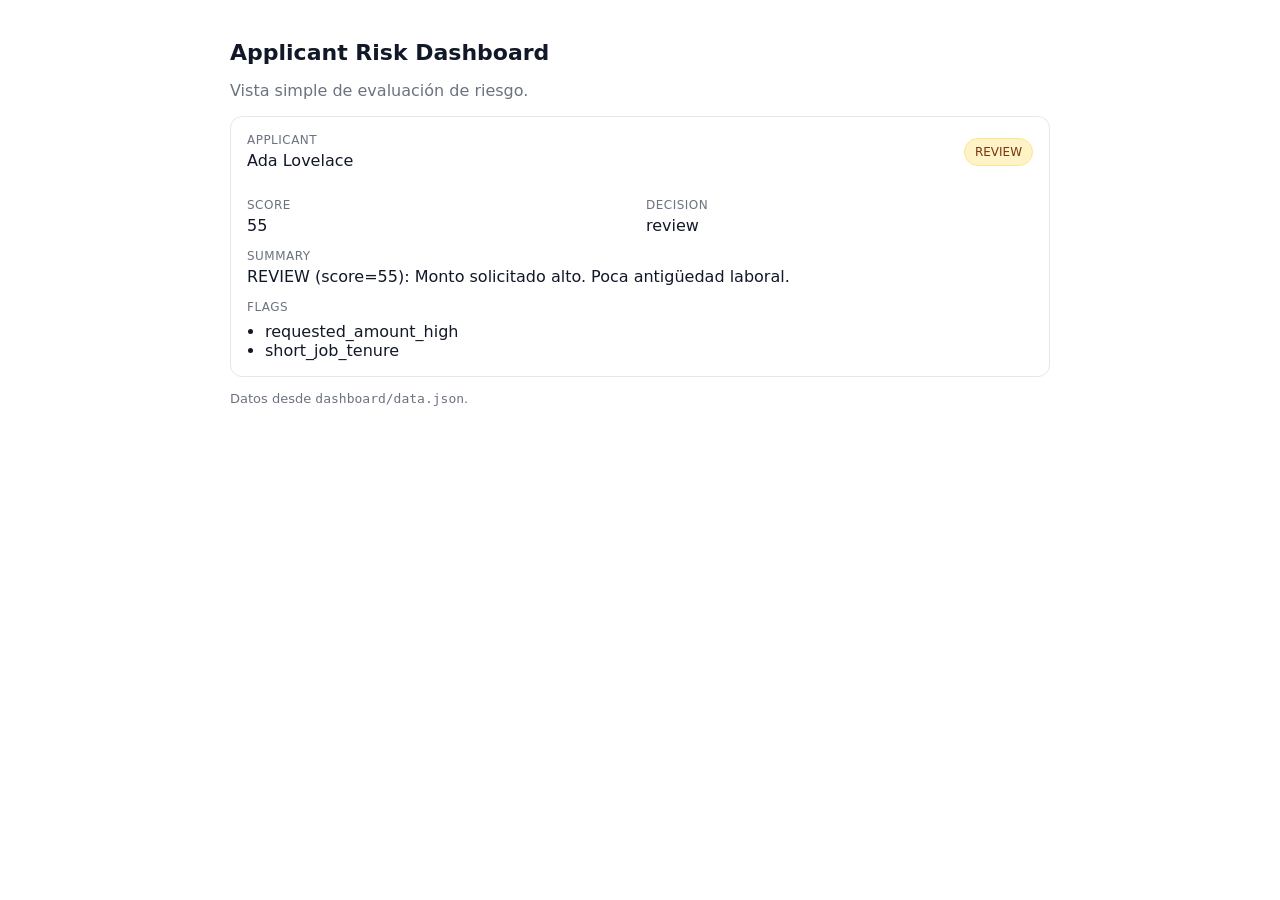
==== index.html @ ee118113 "prepare vercel homepage" ====
<!doctype html>
<html lang="es">
  <head>
    <meta charset="UTF-8" />
    <meta name="viewport" content="width=device-width, initial-scale=1.0" />
    <title>Risk Dashboard</title>
    <meta http-equiv="refresh" content="0; url=/dashboard/" />
    <link rel="canonical" href="/dashboard/" />
  </head>
  <body>
    <noscript>
      Ir al dashboard: <a href="/dashboard/">/dashboard/</a>
    </noscript>
    <script>
      window.location.replace("/dashboard/");
    </script>
  </body>
</html>
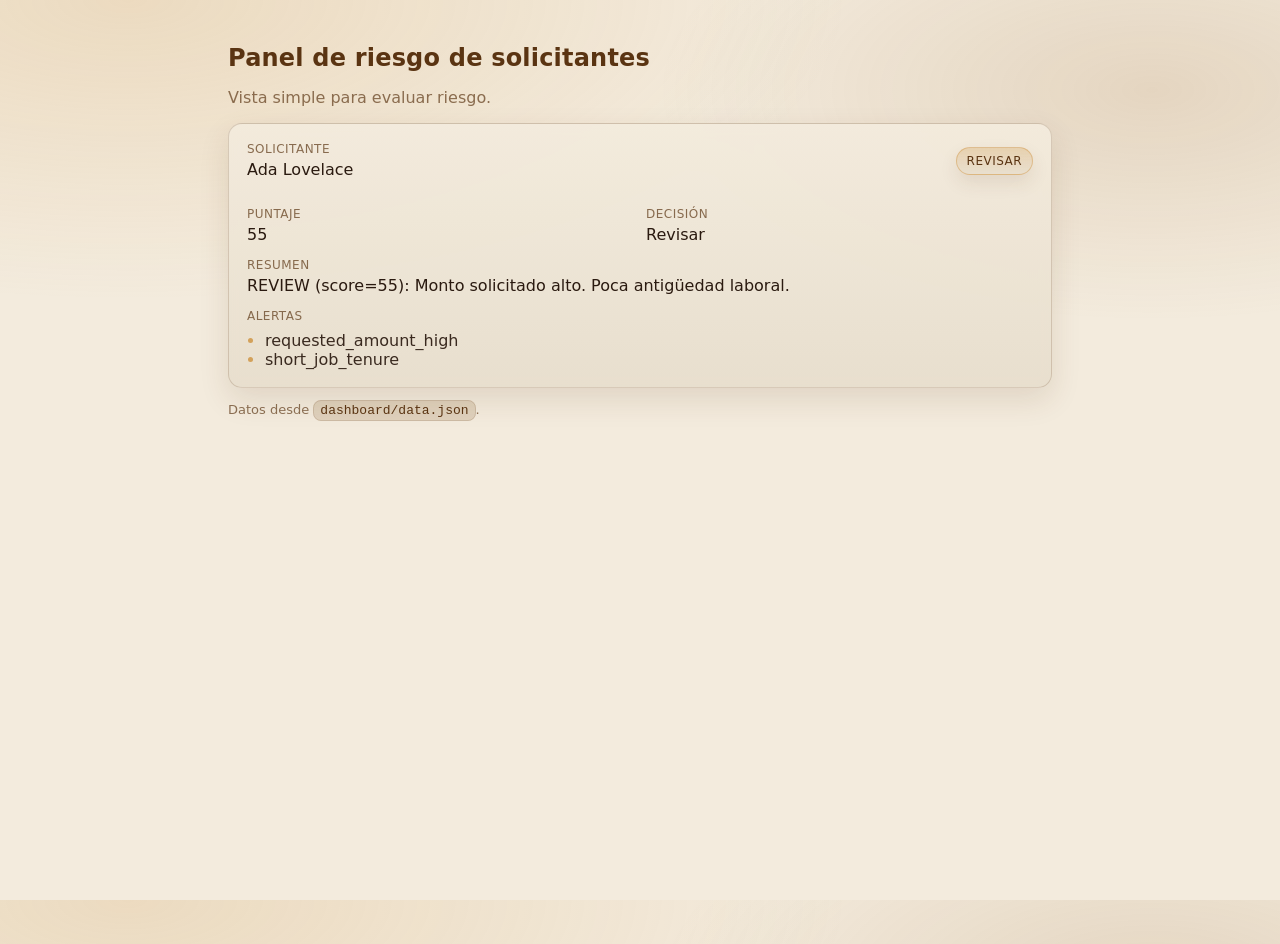
==== commit 697250e9: "dashboard" ====
--- a/index.html
+++ b/index.html
@@ -3,13 +3,13 @@
   <head>
     <meta charset="UTF-8" />
     <meta name="viewport" content="width=device-width, initial-scale=1.0" />
-    <title>Risk Dashboard</title>
+    <title>Panel de riesgo</title>
     <meta http-equiv="refresh" content="0; url=/dashboard/" />
     <link rel="canonical" href="/dashboard/" />
   </head>
   <body>
     <noscript>
-      Ir al dashboard: <a href="/dashboard/">/dashboard/</a>
+      Ir al panel: <a href="/dashboard/">/dashboard/</a>
     </noscript>
     <script>
       window.location.replace("/dashboard/");
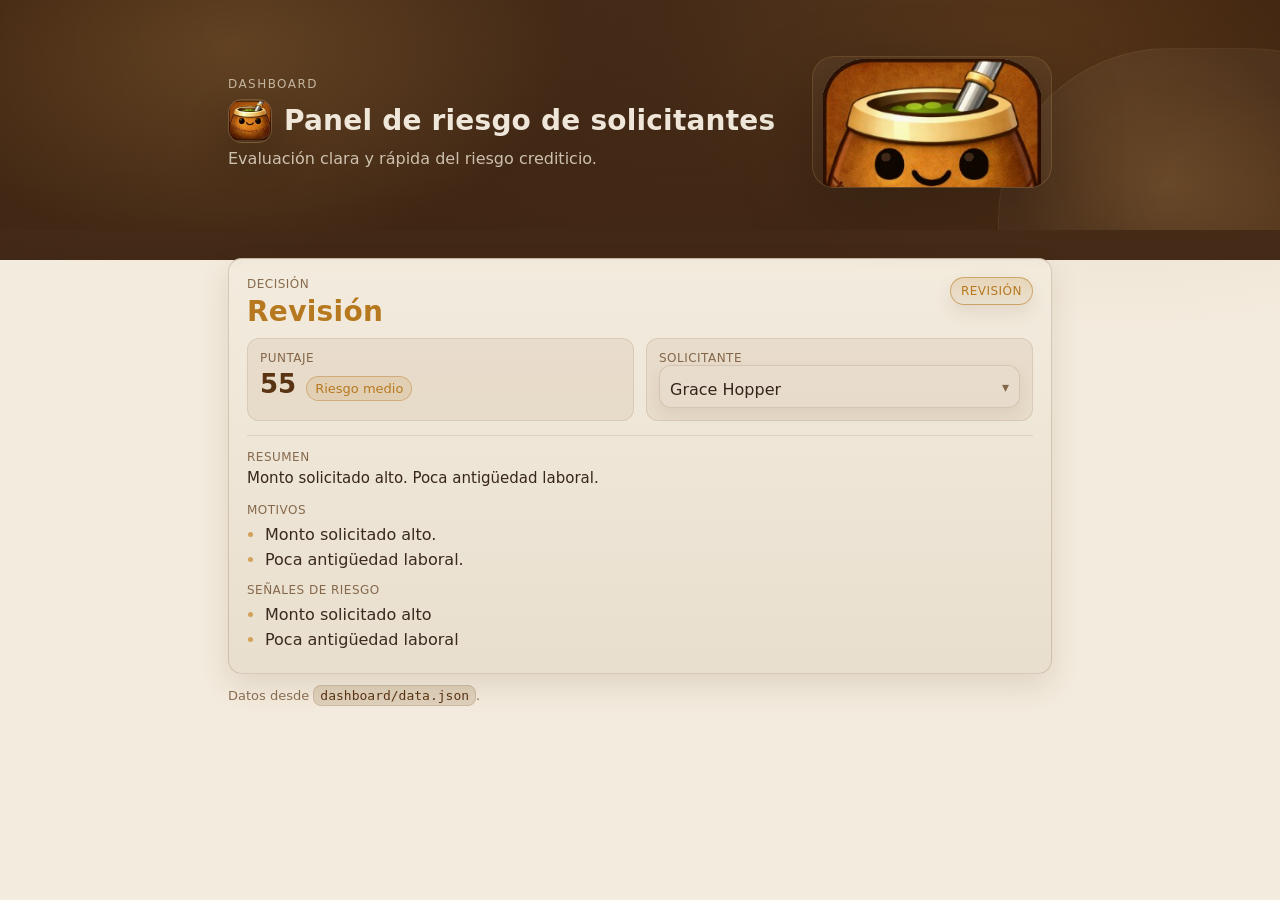
==== commit 8f9661f9: "imagen de fondo" ====
--- a/index.html
+++ b/index.html
@@ -4,6 +4,7 @@
     <meta charset="UTF-8" />
     <meta name="viewport" content="width=device-width, initial-scale=1.0" />
     <title>Panel de riesgo</title>
+    <link rel="icon" href="/dashboard/favicon.svg" type="image/svg+xml" />
     <meta http-equiv="refresh" content="0; url=/dashboard/" />
     <link rel="canonical" href="/dashboard/" />
   </head>
